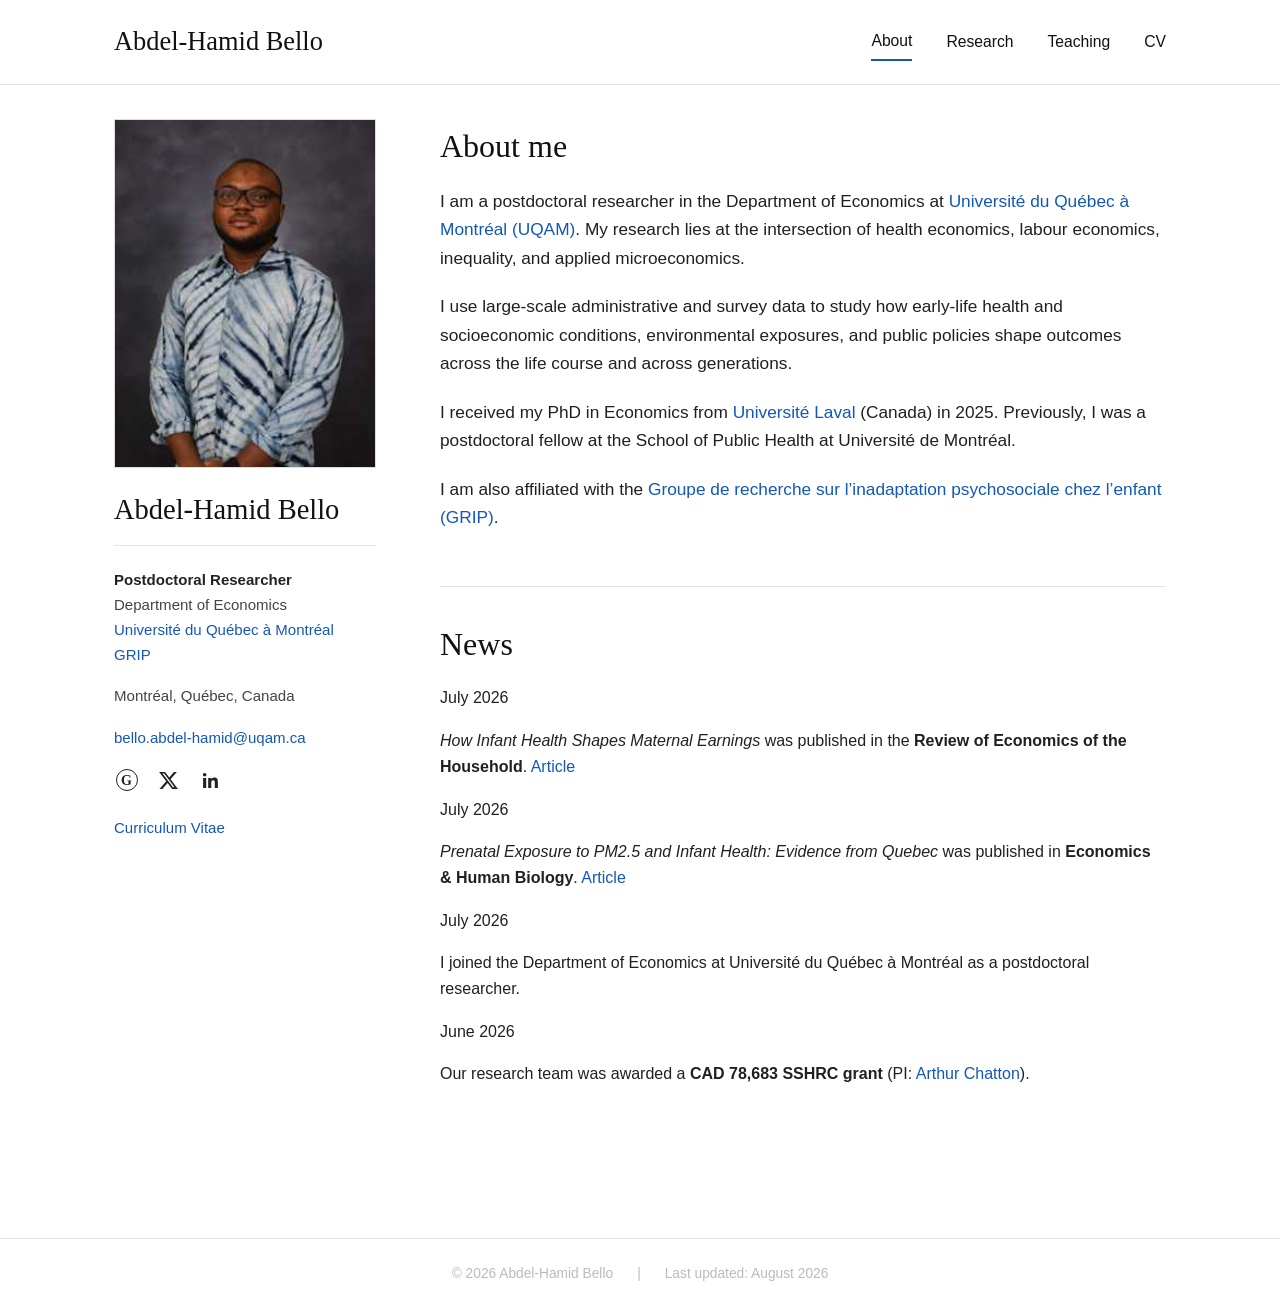
==== index.html @ b480f6f9 "Update CV links" ====
<!doctype html><html lang="en"><head><meta charset="utf-8"><meta name="viewport" content="width=device-width, initial-scale=1"><meta name="description" content="Abdel-Hamid Bello is an economist studying health, labour markets, inequality, and intergenerational mobility."><title>Abdel-Hamid Bello | Economist</title><link rel="stylesheet" href="assets/style.css?v=6"></head><body><header class="site-header"><div class="nav-wrap"><a class="brand" href="index.html">Abdel-Hamid Bello</a><button class="nav-toggle" aria-label="Open menu" aria-expanded="false">Menu</button><nav class="nav-links" aria-label="Main navigation"><a class="active" href="index.html">About</a><a href="research.html">Research</a><a href="teaching.html">Teaching</a><a href="Abdel-Hamid_Bello_CV.pdf">CV</a></nav></div></header><div class="layout"><aside class="sidebar"><img class="profile-photo" src="assets/profile.svg" alt="Profile photo"><h1>Abdel-Hamid Bello</h1><div class="sidebar-rule"></div><ul class="meta"><li><strong>Postdoctoral Researcher</strong>Department of Economics<br><a href="https://uqam.ca" target="_blank" rel="noopener">Université du Québec à Montréal</a><br><a href="https://grip-info.ca" target="_blank" rel="noopener">GRIP</a></li><li>Montréal, Québec, Canada</li><li><a href="mailto:bello.abdel-hamid@uqam.ca">bello.abdel-hamid@uqam.ca</a></li></ul><div class="social-links"><a href="https://scholar.google.com/citations?user=Rdwr3-0AAAAJ" target="_blank" rel="noopener" aria-label="Google Scholar" title="Google Scholar"><span class="social-icon scholar-icon">G</span></a><a href="https://x.com/AbdelhamidEcon" target="_blank" rel="noopener" aria-label="X" title="X"><svg viewBox="0 0 24 24" aria-hidden="true"><path d="M18.244 2.25h3.308l-7.227 8.26 8.502 11.24h-6.657l-5.214-6.817L4.99 21.75H1.68l7.73-8.835L1.254 2.25H8.08l4.713 6.231 5.45-6.231Zm-1.161 17.52h1.833L7.084 4.126H5.117L17.083 19.77Z"/></svg></a><a href="https://ca.linkedin.com/in/abdel-hamid-bello-47873518b" target="_blank" rel="noopener" aria-label="LinkedIn" title="LinkedIn"><svg viewBox="0 0 24 24" aria-hidden="true"><path d="M20.447 20.452h-3.554v-5.569c0-1.328-.027-3.037-1.852-3.037-1.853 0-2.136 1.447-2.136 2.941v5.665H9.351V9h3.414v1.561h.046c.477-.9 1.637-1.85 3.37-1.85 3.601 0 4.267 2.37 4.267 5.455v6.286ZM5.337 7.433a2.062 2.062 0 1 1 0-4.124 2.062 2.062 0 0 1 0 4.124ZM7.119 20.452H3.555V9H7.12v11.452Z"/></svg></a></div><ul class="meta secondary-links"><li><a href="Abdel-Hamid_Bello_CV.pdf">Curriculum Vitae</a></li></ul></aside><main class="main"><section class="section about"><h2>About me</h2><p>I am a postdoctoral researcher in the Department of Economics at <a href="https://uqam.ca" target="_blank" rel="noopener">Université du Québec à Montréal (UQAM)</a>. My research lies at the intersection of health economics, labour economics, inequality, and applied microeconomics.</p><p>I use large-scale administrative and survey data to study how early-life health and socioeconomic conditions, environmental exposures, and public policies shape outcomes across the life course and across generations.</p><p>I received my PhD in Economics from <a href="https://www.ulaval.ca" target="_blank" rel="noopener">Université Laval</a> (Canada) in 2025. Previously, I was a postdoctoral fellow at the School of Public Health at Université de Montréal.</p><p>I am also affiliated with the <a href="https://grip-info.ca" target="_blank" rel="noopener">Groupe de recherche sur l’inadaptation psychosociale chez l’enfant (GRIP)</a>.</p></section><section class="section"><h2>News</h2><div class="news-list"><article class="news-item"><div class="date">July 2026</div><p><em>How Infant Health Shapes Maternal Earnings</em> was published in the <strong>Review of Economics of the Household</strong>. <a href="https://doi.org/10.1007/s11150-026-09869-7" target="_blank" rel="noopener">Article</a></p></article><article class="news-item"><div class="date">July 2026</div><p><em>Prenatal Exposure to PM2.5 and Infant Health: Evidence from Quebec</em> was published in <strong>Economics &amp; Human Biology</strong>. <a href="https://doi.org/10.1016/j.ehb.2026.101631" target="_blank" rel="noopener">Article</a></p></article><article class="news-item"><div class="date">July 2026</div><p>I joined the Department of Economics at Université du Québec à Montréal as a postdoctoral researcher.</p></article><article class="news-item"><div class="date">June 2026</div><p>Our research team was awarded a <strong>CAD 78,683 SSHRC grant</strong> (PI: <a href="https://arthurchatton.netlify.app/" target="_blank" rel="noopener">Arthur Chatton</a>).</p></article></div></section></main></div><footer class="site-footer"><span class="footer-part">© 2026 Abdel-Hamid Bello</span><span>|</span><span class="footer-part">Last updated: August 2026</span></footer><script src="assets/main.js"></script></body></html>
---- assets/style.css ----
:root{--ink:#202020;--muted:#666;--blue:#1457b8;--line:#e4e4e4;--paper:#fff;--sidebar:#fafafa}*{box-sizing:border-box}html{scroll-behavior:smooth}body{margin:0;background:var(--paper);color:var(--ink);font-family:Arial,Helvetica,sans-serif;line-height:1.65;font-size:16px}a{color:var(--blue);text-decoration:none}a:hover{text-decoration:underline}h1,h2,h3{font-family:Georgia,'Times New Roman',serif;font-weight:500;line-height:1.2;color:#111}h1{font-size:2rem}h2{font-size:2rem;margin:0 0 22px}h3{font-size:1.18rem;margin:0 0 5px}.site-header{border-bottom:1px solid var(--line);background:#fff}.nav-wrap{max-width:1180px;margin:auto;padding:20px 64px;display:flex;align-items:center;justify-content:space-between}.brand{font-family:Georgia,'Times New Roman',serif;font-size:1.65rem;color:#111;text-decoration:none}.nav-links{display:flex;gap:34px;align-items:center}.nav-links a{color:#111;font-size:.98rem;padding:5px 0}.nav-links a.active{border-bottom:2px solid var(--blue)}.nav-toggle{display:none}.layout{max-width:1180px;margin:auto;display:grid;grid-template-columns:270px minmax(0,1fr);gap:56px;padding:34px 64px 70px}.content-only{max-width:900px;margin:0 auto;padding:52px 0 72px}.sidebar{padding-right:8px}.profile-photo{width:100%;aspect-ratio:3/4;object-fit:cover;object-position:center 25%;display:block;margin-bottom:25px;border:1px solid #ddd}.sidebar h1{margin:0 0 18px;font-size:1.78rem;white-space:nowrap}.sidebar-rule{height:1px;background:var(--line);margin:18px 0 22px}.meta{margin:0;padding:0;list-style:none}.meta li{margin:0 0 17px;color:#444;font-size:.94rem}.meta strong{display:block;color:#222;font-weight:600}.social-links{display:flex;align-items:center;gap:17px;margin:3px 0 21px}.social-links a{display:flex;align-items:center;justify-content:center;width:25px;height:25px;color:#222;text-decoration:none;transition:opacity .15s ease}.social-links a:hover{opacity:.6;text-decoration:none}.social-links svg{width:21px;height:21px;fill:currentColor}.social-icon{width:22px;height:22px;display:flex;align-items:center;justify-content:center;font-weight:700;font-size:14px}.scholar-icon{font-family:Georgia,'Times New Roman',serif;border:1.7px solid currentColor;border-radius:50%}.secondary-links{padding-top:2px}.main{min-width:0}.section{padding:8px 0 34px;border-bottom:1px solid var(--line);margin-bottom:30px}.section:last-child{border-bottom:0}.about p{font-size:1.08rem;max-width:790px;margin:0 0 20px}.paper-list{margin:0;padding-left:24px}.paper-list li{padding-left:8px;margin-bottom:23px}.paper-title{font-weight:600;color:#222}.journal{font-style:italic}.authors{color:#777}.authors .me{color:#222;font-weight:600}.status{font-style:italic;color:#555}.paper-links{margin-top:4px}.paper-links a{margin-right:14px}.abstract-toggle{margin-top:8px}.abstract-toggle summary{display:inline-flex;align-items:center;gap:7px;cursor:pointer;color:var(--blue);font-size:.94rem;font-weight:600;list-style:none}.abstract-toggle summary::-webkit-details-marker{display:none}.abstract-toggle summary::before{content:'▸';font-size:.82rem;transition:transform .15s ease}.abstract-toggle[open] summary::before{transform:rotate(90deg)}.abstract-toggle summary:hover{text-decoration:underline}.abstract-text{margin-top:10px;padding:13px 16px;border-left:2px solid #d8d8d8;background:#fafafa;color:#4d4d4d;max-width:820px}.abstract-text p{margin:0;font-size:.95rem;line-height:1.65}.wip-list{padding-left:22px}.wip-list li{margin-bottom:18px}.page-title{font-size:2.35rem;margin:4px 0 10px}.page-intro{color:var(--muted);font-size:1.05rem;margin-bottom:30px}.teaching-item{padding:0 0 26px;margin:0 0 26px;border-bottom:1px solid var(--line)}.teaching-item:last-child{border-bottom:0}.teaching-item .date{font-size:.87rem;text-transform:uppercase;letter-spacing:.06em;color:var(--muted);font-weight:600}.teaching-item h3{font-size:1.4rem;margin:5px 0}.site-footer{border-top:1px solid var(--line);padding:24px 28px;color:#666;font-size:.86rem;text-align:center}.site-footer span{margin:0 12px;color:#bbb}.mobile-profile{display:none}@media(max-width:1100px){.content-only{max-width:none;margin:0 72px}}@media(max-width:800px){.nav-wrap{padding:16px 24px}.brand{font-size:1.25rem}.nav-toggle{display:block;border:0;background:none;font:inherit}.nav-links{display:none;position:absolute;top:63px;left:0;right:0;background:#fff;border-bottom:1px solid var(--line);padding:18px 20px;flex-direction:column;align-items:flex-start;gap:14px;z-index:10}.nav-links.open{display:flex}.layout{grid-template-columns:1fr;gap:28px;padding:28px 24px 50px}.content-only{margin:0;padding:34px 32px 50px}.sidebar{max-width:360px}.profile-photo{max-width:280px}.main{padding-top:0}h2{font-size:1.7rem}}@media(max-width:520px){body{font-size:15px}.brand{font-size:1.1rem}.layout{padding-left:18px;padding-right:18px}.content-only{padding-left:20px;padding-right:20px}.sidebar h1{font-size:1.55rem}.profile-photo{width:220px}.about p{font-size:1rem}.abstract-text{padding:11px 13px}.site-footer span{display:none}.site-footer .footer-part{display:block;margin:3px 0}}
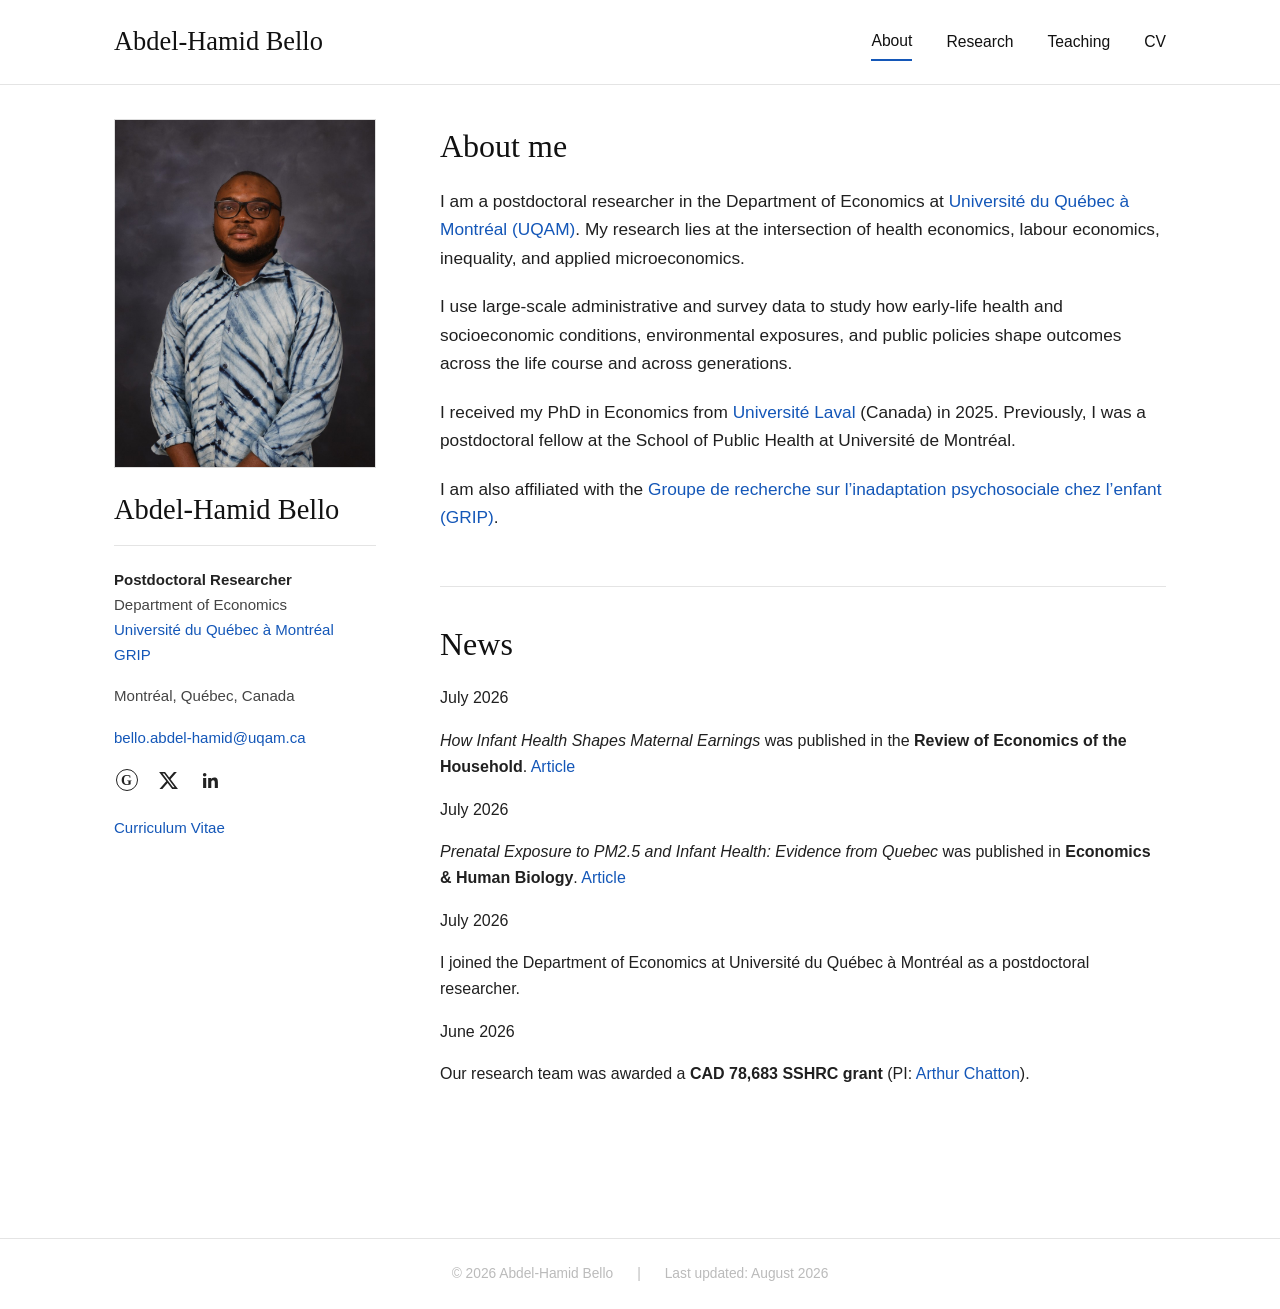
==== commit 800e0dd7: "Use high-resolution profile photo on homepage" ====
--- a/index.html
+++ b/index.html
@@ -1 +1 @@
-<!doctype html><html lang="en"><head><meta charset="utf-8"><meta name="viewport" content="width=device-width, initial-scale=1"><meta name="description" content="Abdel-Hamid Bello is an economist studying health, labour markets, inequality, and intergenerational mobility."><title>Abdel-Hamid Bello | Economist</title><link rel="stylesheet" href="assets/style.css?v=6"></head><body><header class="site-header"><div class="nav-wrap"><a class="brand" href="index.html">Abdel-Hamid Bello</a><button class="nav-toggle" aria-label="Open menu" aria-expanded="false">Menu</button><nav class="nav-links" aria-label="Main navigation"><a class="active" href="index.html">About</a><a href="research.html">Research</a><a href="teaching.html">Teaching</a><a href="Abdel-Hamid_Bello_CV.pdf">CV</a></nav></div></header><div class="layout"><aside class="sidebar"><img class="profile-photo" src="assets/profile.svg" alt="Profile photo"><h1>Abdel-Hamid Bello</h1><div class="sidebar-rule"></div><ul class="meta"><li><strong>Postdoctoral Researcher</strong>Department of Economics<br><a href="https://uqam.ca" target="_blank" rel="noopener">Université du Québec à Montréal</a><br><a href="https://grip-info.ca" target="_blank" rel="noopener">GRIP</a></li><li>Montréal, Québec, Canada</li><li><a href="mailto:bello.abdel-hamid@uqam.ca">bello.abdel-hamid@uqam.ca</a></li></ul><div class="social-links"><a href="https://scholar.google.com/citations?user=Rdwr3-0AAAAJ" target="_blank" rel="noopener" aria-label="Google Scholar" title="Google Scholar"><span class="social-icon scholar-icon">G</span></a><a href="https://x.com/AbdelhamidEcon" target="_blank" rel="noopener" aria-label="X" title="X"><svg viewBox="0 0 24 24" aria-hidden="true"><path d="M18.244 2.25h3.308l-7.227 8.26 8.502 11.24h-6.657l-5.214-6.817L4.99 21.75H1.68l7.73-8.835L1.254 2.25H8.08l4.713 6.231 5.45-6.231Zm-1.161 17.52h1.833L7.084 4.126H5.117L17.083 19.77Z"/></svg></a><a href="https://ca.linkedin.com/in/abdel-hamid-bello-47873518b" target="_blank" rel="noopener" aria-label="LinkedIn" title="LinkedIn"><svg viewBox="0 0 24 24" aria-hidden="true"><path d="M20.447 20.452h-3.554v-5.569c0-1.328-.027-3.037-1.852-3.037-1.853 0-2.136 1.447-2.136 2.941v5.665H9.351V9h3.414v1.561h.046c.477-.9 1.637-1.85 3.37-1.85 3.601 0 4.267 2.37 4.267 5.455v6.286ZM5.337 7.433a2.062 2.062 0 1 1 0-4.124 2.062 2.062 0 0 1 0 4.124ZM7.119 20.452H3.555V9H7.12v11.452Z"/></svg></a></div><ul class="meta secondary-links"><li><a href="Abdel-Hamid_Bello_CV.pdf">Curriculum Vitae</a></li></ul></aside><main class="main"><section class="section about"><h2>About me</h2><p>I am a postdoctoral researcher in the Department of Economics at <a href="https://uqam.ca" target="_blank" rel="noopener">Université du Québec à Montréal (UQAM)</a>. My research lies at the intersection of health economics, labour economics, inequality, and applied microeconomics.</p><p>I use large-scale administrative and survey data to study how early-life health and socioeconomic conditions, environmental exposures, and public policies shape outcomes across the life course and across generations.</p><p>I received my PhD in Economics from <a href="https://www.ulaval.ca" target="_blank" rel="noopener">Université Laval</a> (Canada) in 2025. Previously, I was a postdoctoral fellow at the School of Public Health at Université de Montréal.</p><p>I am also affiliated with the <a href="https://grip-info.ca" target="_blank" rel="noopener">Groupe de recherche sur l’inadaptation psychosociale chez l’enfant (GRIP)</a>.</p></section><section class="section"><h2>News</h2><div class="news-list"><article class="news-item"><div class="date">July 2026</div><p><em>How Infant Health Shapes Maternal Earnings</em> was published in the <strong>Review of Economics of the Household</strong>. <a href="https://doi.org/10.1007/s11150-026-09869-7" target="_blank" rel="noopener">Article</a></p></article><article class="news-item"><div class="date">July 2026</div><p><em>Prenatal Exposure to PM2.5 and Infant Health: Evidence from Quebec</em> was published in <strong>Economics &amp; Human Biology</strong>. <a href="https://doi.org/10.1016/j.ehb.2026.101631" target="_blank" rel="noopener">Article</a></p></article><article class="news-item"><div class="date">July 2026</div><p>I joined the Department of Economics at Université du Québec à Montréal as a postdoctoral researcher.</p></article><article class="news-item"><div class="date">June 2026</div><p>Our research team was awarded a <strong>CAD 78,683 SSHRC grant</strong> (PI: <a href="https://arthurchatton.netlify.app/" target="_blank" rel="noopener">Arthur Chatton</a>).</p></article></div></section></main></div><footer class="site-footer"><span class="footer-part">© 2026 Abdel-Hamid Bello</span><span>|</span><span class="footer-part">Last updated: August 2026</span></footer><script src="assets/main.js"></script></body></html>+<!doctype html><html lang="en"><head><meta charset="utf-8"><meta name="viewport" content="width=device-width, initial-scale=1"><meta name="description" content="Abdel-Hamid Bello is an economist studying health, labour markets, inequality, and intergenerational mobility."><title>Abdel-Hamid Bello | Economist</title><link rel="stylesheet" href="assets/style.css?v=6"></head><body><header class="site-header"><div class="nav-wrap"><a class="brand" href="index.html">Abdel-Hamid Bello</a><button class="nav-toggle" aria-label="Open menu" aria-expanded="false">Menu</button><nav class="nav-links" aria-label="Main navigation"><a class="active" href="index.html">About</a><a href="research.html">Research</a><a href="teaching.html">Teaching</a><a href="Abdel-Hamid_Bello_CV.pdf">CV</a></nav></div></header><div class="layout"><aside class="sidebar"><img class="profile-photo" src="assets/profile-website.jpg" alt="Profile photo"><h1>Abdel-Hamid Bello</h1><div class="sidebar-rule"></div><ul class="meta"><li><strong>Postdoctoral Researcher</strong>Department of Economics<br><a href="https://uqam.ca" target="_blank" rel="noopener">Université du Québec à Montréal</a><br><a href="https://grip-info.ca" target="_blank" rel="noopener">GRIP</a></li><li>Montréal, Québec, Canada</li><li><a href="mailto:bello.abdel-hamid@uqam.ca">bello.abdel-hamid@uqam.ca</a></li></ul><div class="social-links"><a href="https://scholar.google.com/citations?user=Rdwr3-0AAAAJ" target="_blank" rel="noopener" aria-label="Google Scholar" title="Google Scholar"><span class="social-icon scholar-icon">G</span></a><a href="https://x.com/AbdelhamidEcon" target="_blank" rel="noopener" aria-label="X" title="X"><svg viewBox="0 0 24 24" aria-hidden="true"><path d="M18.244 2.25h3.308l-7.227 8.26 8.502 11.24h-6.657l-5.214-6.817L4.99 21.75H1.68l7.73-8.835L1.254 2.25H8.08l4.713 6.231 5.45-6.231Zm-1.161 17.52h1.833L7.084 4.126H5.117L17.083 19.77Z"/></svg></a><a href="https://ca.linkedin.com/in/abdel-hamid-bello-47873518b" target="_blank" rel="noopener" aria-label="LinkedIn" title="LinkedIn"><svg viewBox="0 0 24 24" aria-hidden="true"><path d="M20.447 20.452h-3.554v-5.569c0-1.328-.027-3.037-1.852-3.037-1.853 0-2.136 1.447-2.136 2.941v5.665H9.351V9h3.414v1.561h.046c.477-.9 1.637-1.85 3.37-1.85 3.601 0 4.267 2.37 4.267 5.455v6.286ZM5.337 7.433a2.062 2.062 0 1 1 0-4.124 2.062 2.062 0 0 1 0 4.124ZM7.119 20.452H3.555V9H7.12v11.452Z"/></svg></a></div><ul class="meta secondary-links"><li><a href="Abdel-Hamid_Bello_CV.pdf">Curriculum Vitae</a></li></ul></aside><main class="main"><section class="section about"><h2>About me</h2><p>I am a postdoctoral researcher in the Department of Economics at <a href="https://uqam.ca" target="_blank" rel="noopener">Université du Québec à Montréal (UQAM)</a>. My research lies at the intersection of health economics, labour economics, inequality, and applied microeconomics.</p><p>I use large-scale administrative and survey data to study how early-life health and socioeconomic conditions, environmental exposures, and public policies shape outcomes across the life course and across generations.</p><p>I received my PhD in Economics from <a href="https://www.ulaval.ca" target="_blank" rel="noopener">Université Laval</a> (Canada) in 2025. Previously, I was a postdoctoral fellow at the School of Public Health at Université de Montréal.</p><p>I am also affiliated with the <a href="https://grip-info.ca" target="_blank" rel="noopener">Groupe de recherche sur l’inadaptation psychosociale chez l’enfant (GRIP)</a>.</p></section><section class="section"><h2>News</h2><div class="news-list"><article class="news-item"><div class="date">July 2026</div><p><em>How Infant Health Shapes Maternal Earnings</em> was published in the <strong>Review of Economics of the Household</strong>. <a href="https://doi.org/10.1007/s11150-026-09869-7" target="_blank" rel="noopener">Article</a></p></article><article class="news-item"><div class="date">July 2026</div><p><em>Prenatal Exposure to PM2.5 and Infant Health: Evidence from Quebec</em> was published in <strong>Economics &amp; Human Biology</strong>. <a href="https://doi.org/10.1016/j.ehb.2026.101631" target="_blank" rel="noopener">Article</a></p></article><article class="news-item"><div class="date">July 2026</div><p>I joined the Department of Economics at Université du Québec à Montréal as a postdoctoral researcher.</p></article><article class="news-item"><div class="date">June 2026</div><p>Our research team was awarded a <strong>CAD 78,683 SSHRC grant</strong> (PI: <a href="https://arthurchatton.netlify.app/" target="_blank" rel="noopener">Arthur Chatton</a>).</p></article></div></section></main></div><footer class="site-footer"><span class="footer-part">© 2026 Abdel-Hamid Bello</span><span>|</span><span class="footer-part">Last updated: August 2026</span></footer><script src="assets/main.js"></script></body></html>
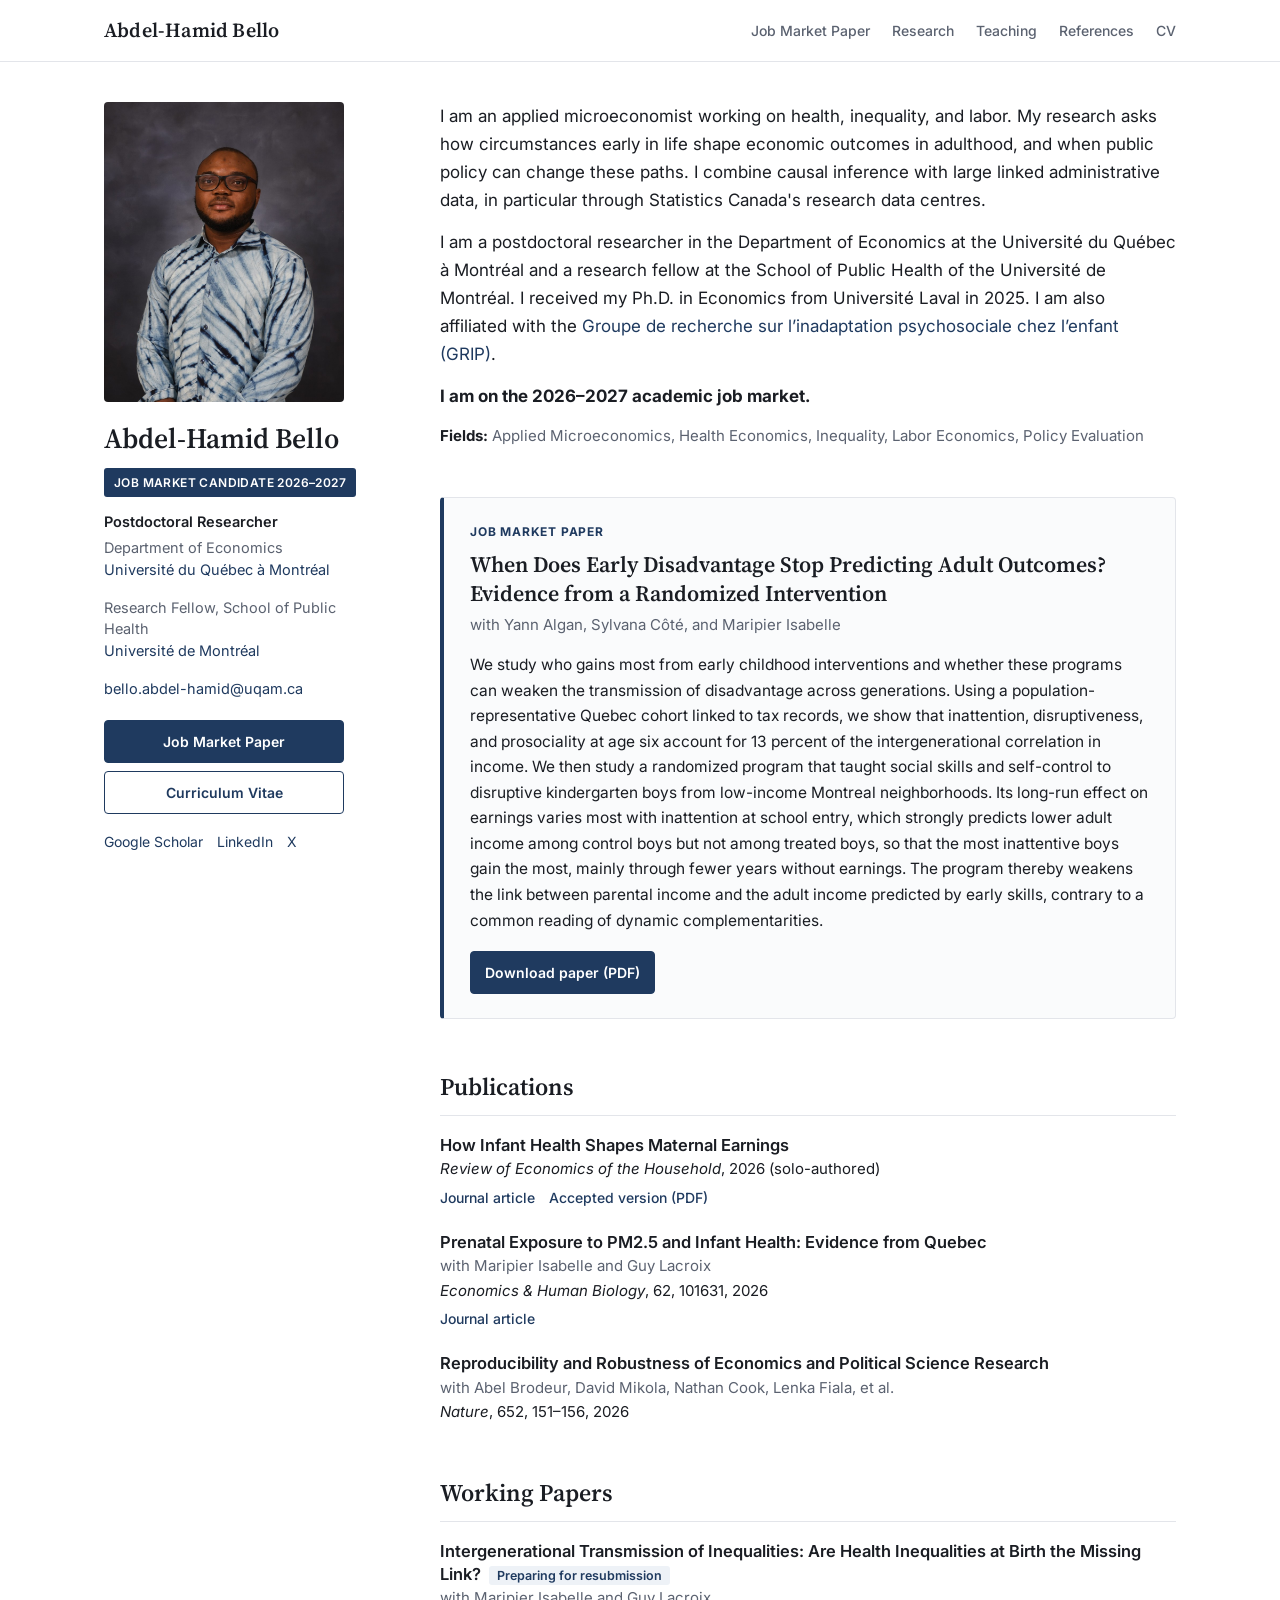
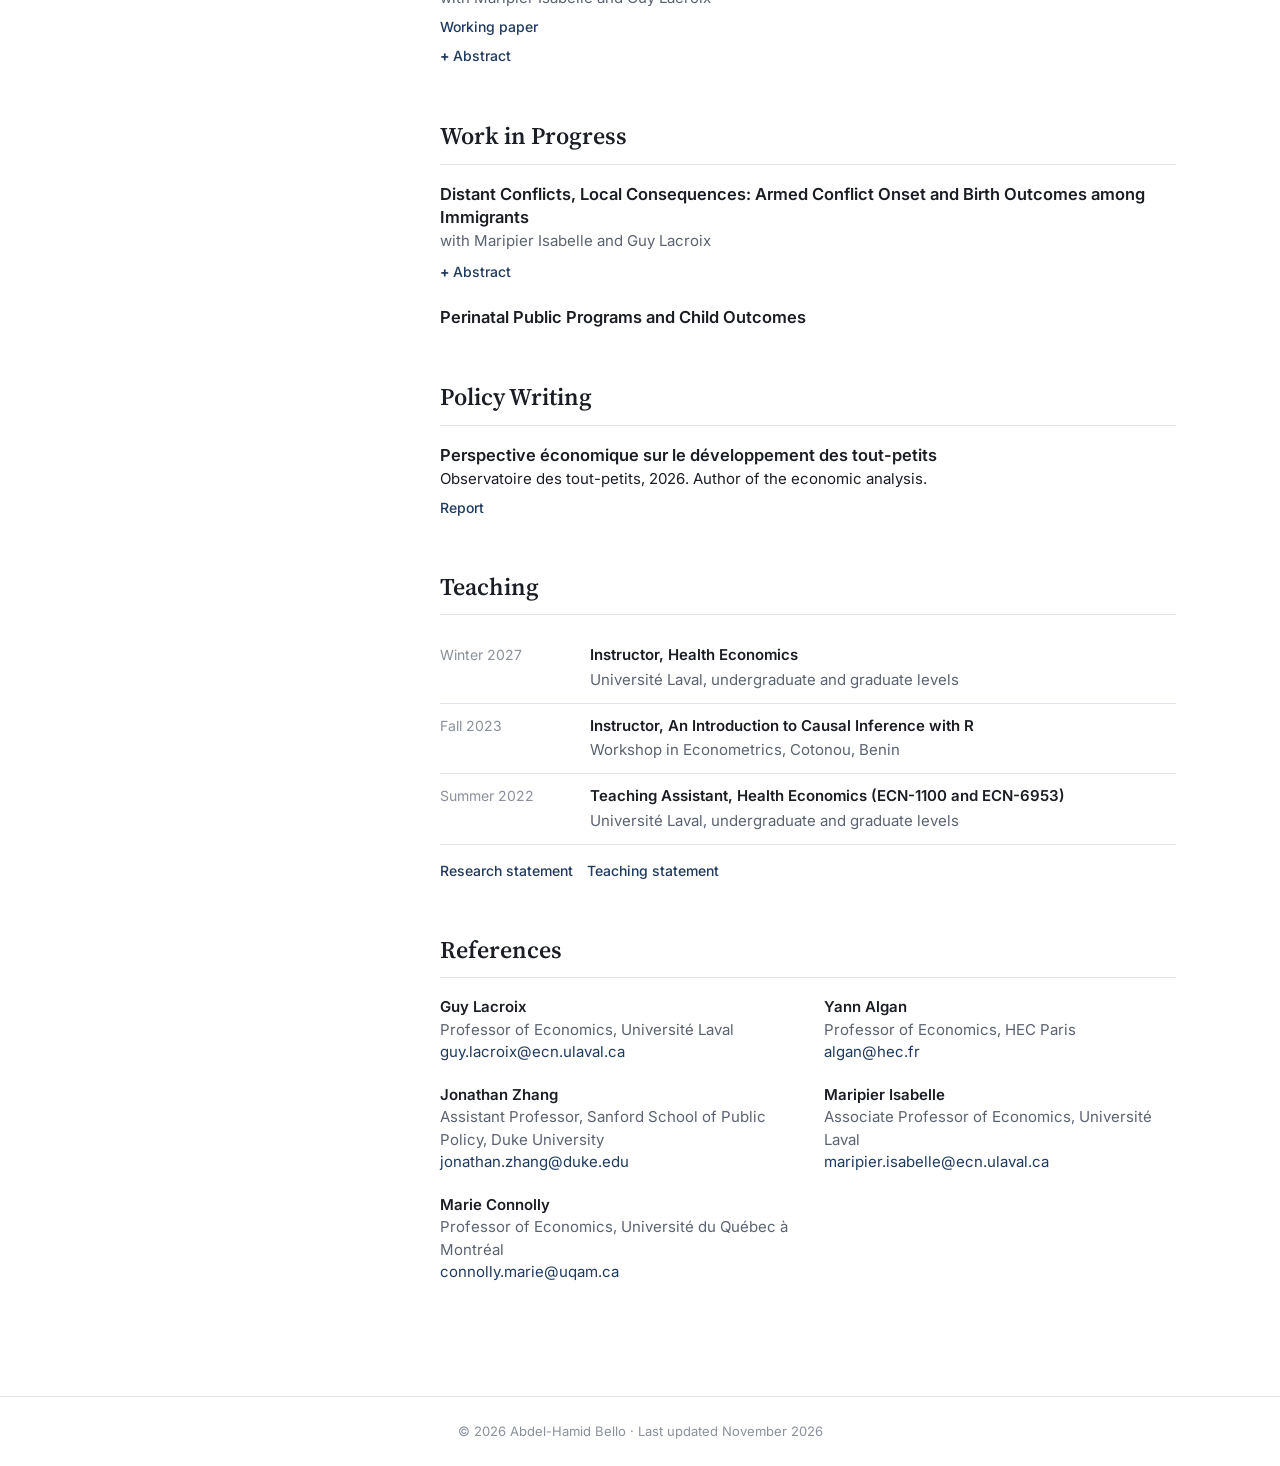
==== commit ce8d4984: "Redesign site as a single job market page Put the job market paper first with abstract and PDF, add " ====
--- a/index.html
+++ b/index.html
@@ -1 +1,152 @@
-<!doctype html><html lang="en"><head><meta charset="utf-8"><meta name="viewport" content="width=device-width, initial-scale=1"><meta name="description" content="Abdel-Hamid Bello is an economist studying health, labour markets, inequality, and intergenerational mobility."><title>Abdel-Hamid Bello | Economist</title><link rel="stylesheet" href="assets/style.css?v=6"></head><body><header class="site-header"><div class="nav-wrap"><a class="brand" href="index.html">Abdel-Hamid Bello</a><button class="nav-toggle" aria-label="Open menu" aria-expanded="false">Menu</button><nav class="nav-links" aria-label="Main navigation"><a class="active" href="index.html">About</a><a href="research.html">Research</a><a href="teaching.html">Teaching</a><a href="Abdel-Hamid_Bello_CV.pdf">CV</a></nav></div></header><div class="layout"><aside class="sidebar"><img class="profile-photo" src="assets/profile-website.jpg" alt="Profile photo"><h1>Abdel-Hamid Bello</h1><div class="sidebar-rule"></div><ul class="meta"><li><strong>Postdoctoral Researcher</strong>Department of Economics<br><a href="https://uqam.ca" target="_blank" rel="noopener">Université du Québec à Montréal</a><br><a href="https://grip-info.ca" target="_blank" rel="noopener">GRIP</a></li><li>Montréal, Québec, Canada</li><li><a href="mailto:bello.abdel-hamid@uqam.ca">bello.abdel-hamid@uqam.ca</a></li></ul><div class="social-links"><a href="https://scholar.google.com/citations?user=Rdwr3-0AAAAJ" target="_blank" rel="noopener" aria-label="Google Scholar" title="Google Scholar"><span class="social-icon scholar-icon">G</span></a><a href="https://x.com/AbdelhamidEcon" target="_blank" rel="noopener" aria-label="X" title="X"><svg viewBox="0 0 24 24" aria-hidden="true"><path d="M18.244 2.25h3.308l-7.227 8.26 8.502 11.24h-6.657l-5.214-6.817L4.99 21.75H1.68l7.73-8.835L1.254 2.25H8.08l4.713 6.231 5.45-6.231Zm-1.161 17.52h1.833L7.084 4.126H5.117L17.083 19.77Z"/></svg></a><a href="https://ca.linkedin.com/in/abdel-hamid-bello-47873518b" target="_blank" rel="noopener" aria-label="LinkedIn" title="LinkedIn"><svg viewBox="0 0 24 24" aria-hidden="true"><path d="M20.447 20.452h-3.554v-5.569c0-1.328-.027-3.037-1.852-3.037-1.853 0-2.136 1.447-2.136 2.941v5.665H9.351V9h3.414v1.561h.046c.477-.9 1.637-1.85 3.37-1.85 3.601 0 4.267 2.37 4.267 5.455v6.286ZM5.337 7.433a2.062 2.062 0 1 1 0-4.124 2.062 2.062 0 0 1 0 4.124ZM7.119 20.452H3.555V9H7.12v11.452Z"/></svg></a></div><ul class="meta secondary-links"><li><a href="Abdel-Hamid_Bello_CV.pdf">Curriculum Vitae</a></li></ul></aside><main class="main"><section class="section about"><h2>About me</h2><p>I am a postdoctoral researcher in the Department of Economics at <a href="https://uqam.ca" target="_blank" rel="noopener">Université du Québec à Montréal (UQAM)</a>. My research lies at the intersection of health economics, labour economics, inequality, and applied microeconomics.</p><p>I use large-scale administrative and survey data to study how early-life health and socioeconomic conditions, environmental exposures, and public policies shape outcomes across the life course and across generations.</p><p>I received my PhD in Economics from <a href="https://www.ulaval.ca" target="_blank" rel="noopener">Université Laval</a> (Canada) in 2025. Previously, I was a postdoctoral fellow at the School of Public Health at Université de Montréal.</p><p>I am also affiliated with the <a href="https://grip-info.ca" target="_blank" rel="noopener">Groupe de recherche sur l’inadaptation psychosociale chez l’enfant (GRIP)</a>.</p></section><section class="section"><h2>News</h2><div class="news-list"><article class="news-item"><div class="date">July 2026</div><p><em>How Infant Health Shapes Maternal Earnings</em> was published in the <strong>Review of Economics of the Household</strong>. <a href="https://doi.org/10.1007/s11150-026-09869-7" target="_blank" rel="noopener">Article</a></p></article><article class="news-item"><div class="date">July 2026</div><p><em>Prenatal Exposure to PM2.5 and Infant Health: Evidence from Quebec</em> was published in <strong>Economics &amp; Human Biology</strong>. <a href="https://doi.org/10.1016/j.ehb.2026.101631" target="_blank" rel="noopener">Article</a></p></article><article class="news-item"><div class="date">July 2026</div><p>I joined the Department of Economics at Université du Québec à Montréal as a postdoctoral researcher.</p></article><article class="news-item"><div class="date">June 2026</div><p>Our research team was awarded a <strong>CAD 78,683 SSHRC grant</strong> (PI: <a href="https://arthurchatton.netlify.app/" target="_blank" rel="noopener">Arthur Chatton</a>).</p></article></div></section></main></div><footer class="site-footer"><span class="footer-part">© 2026 Abdel-Hamid Bello</span><span>|</span><span class="footer-part">Last updated: August 2026</span></footer><script src="assets/main.js"></script></body></html>+<!doctype html>
+<html lang="en">
+<head>
+<meta charset="utf-8">
+<meta name="viewport" content="width=device-width, initial-scale=1">
+<title>Abdel-Hamid Bello | Economist</title>
+<meta name="description" content="Abdel-Hamid Bello is an applied microeconomist working on health, inequality, and labor. Job market candidate 2026–2027.">
+<link rel="preconnect" href="https://fonts.googleapis.com">
+<link rel="preconnect" href="https://fonts.gstatic.com" crossorigin>
+<link href="https://fonts.googleapis.com/css2?family=Inter:wght@400;500;600;700&family=Source+Serif+4:opsz,wght@8..60,600&display=swap" rel="stylesheet">
+<link rel="stylesheet" href="assets/site.css?v=1">
+</head>
+<body>
+
+<header class="topbar">
+  <div class="topbar-inner">
+    <a class="brand" href="#top">Abdel-Hamid Bello</a>
+    <nav class="nav" aria-label="Main navigation">
+      <a href="#jmp">Job Market Paper</a>
+      <a href="#research">Research</a>
+      <a href="#teaching">Teaching</a>
+      <a href="#references">References</a>
+      <a href="Resume_Bello_AbdelH.pdf">CV</a>
+    </nav>
+  </div>
+</header>
+
+<div class="page" id="top">
+
+  <aside class="side">
+    <img class="photo" src="assets/profile-website.jpg" alt="Abdel-Hamid Bello">
+    <div>
+      <h1>Abdel-Hamid Bello</h1>
+      <span class="badge">Job Market Candidate 2026–2027</span>
+      <p class="role">Postdoctoral Researcher</p>
+      <p>Department of Economics<br><a href="https://uqam.ca" target="_blank" rel="noopener">Université du Québec à Montréal</a></p>
+      <p class="block">Research Fellow, School of Public Health<br><a href="https://espum.umontreal.ca" target="_blank" rel="noopener">Université de Montréal</a></p>
+      <p class="block"><a href="mailto:bello.abdel-hamid@uqam.ca">bello.abdel-hamid@uqam.ca</a></p>
+    </div>
+    <div class="btns">
+      <a class="btn primary" href="papers/Bello_JMP.pdf" target="_blank" rel="noopener">Job Market Paper</a>
+      <a class="btn" href="Resume_Bello_AbdelH.pdf" target="_blank" rel="noopener">Curriculum Vitae</a>
+    </div>
+    <div class="links">
+      <a href="https://scholar.google.com/citations?user=Rdwr3-0AAAAJ" target="_blank" rel="noopener">Google Scholar</a>
+      <a href="https://ca.linkedin.com/in/abdel-hamid-bello-47873518b" target="_blank" rel="noopener">LinkedIn</a>
+      <a href="https://x.com/AbdelhamidEcon" target="_blank" rel="noopener">X</a>
+    </div>
+  </aside>
+
+  <main>
+
+    <section class="lead">
+      <p>I am an applied microeconomist working on health, inequality, and labor. My research asks how circumstances early in life shape economic outcomes in adulthood, and when public policy can change these paths. I combine causal inference with large linked administrative data, in particular through Statistics Canada's research data centres.</p>
+      <p>I am a postdoctoral researcher in the Department of Economics at the Université du Québec à Montréal and a research fellow at the School of Public Health of the Université de Montréal. I received my Ph.D. in Economics from Université Laval in 2025. I am also affiliated with the <a href="https://grip-info.ca" target="_blank" rel="noopener">Groupe de recherche sur l’inadaptation psychosociale chez l’enfant (GRIP)</a>.</p>
+      <p><strong>I am on the 2026–2027 academic job market.</strong></p>
+      <p class="fields"><strong>Fields:</strong> Applied Microeconomics, Health Economics, Inequality, Labor Economics, Policy Evaluation</p>
+    </section>
+
+    <section id="jmp">
+      <div class="jmp">
+        <div class="kicker">Job Market Paper</div>
+        <h3>When Does Early Disadvantage Stop Predicting Adult Outcomes? Evidence from a Randomized Intervention</h3>
+        <div class="authors">with Yann Algan, Sylvana Côté, and Maripier Isabelle</div>
+        <p class="abstract">We study who gains most from early childhood interventions and whether these programs can weaken the transmission of disadvantage across generations. Using a population-representative Quebec cohort linked to tax records, we show that inattention, disruptiveness, and prosociality at age six account for 13 percent of the intergenerational correlation in income. We then study a randomized program that taught social skills and self-control to disruptive kindergarten boys from low-income Montreal neighborhoods. Its long-run effect on earnings varies most with inattention at school entry, which strongly predicts lower adult income among control boys but not among treated boys, so that the most inattentive boys gain the most, mainly through fewer years without earnings. The program thereby weakens the link between parental income and the adult income predicted by early skills, contrary to a common reading of dynamic complementarities.</p>
+        <div class="inline-btns">
+          <a class="btn primary" href="papers/Bello_JMP.pdf" target="_blank" rel="noopener">Download paper (PDF)</a>
+        </div>
+      </div>
+    </section>
+
+    <section id="research">
+      <h2>Publications</h2>
+
+      <div class="paper">
+        <div class="t">How Infant Health Shapes Maternal Earnings</div>
+        <div class="v"><em>Review of Economics of the Household</em>, 2026 (solo-authored)</div>
+        <div class="plinks"><a href="https://doi.org/10.1007/s11150-026-09869-7" target="_blank" rel="noopener">Journal article</a><a href="papers/Bello_REHO-21.pdf" target="_blank" rel="noopener">Accepted version (PDF)</a></div>
+      </div>
+
+      <div class="paper">
+        <div class="t">Prenatal Exposure to PM2.5 and Infant Health: Evidence from Quebec</div>
+        <div class="a">with Maripier Isabelle and Guy Lacroix</div>
+        <div class="v"><em>Economics &amp; Human Biology</em>, 62, 101631, 2026</div>
+        <div class="plinks"><a href="https://doi.org/10.1016/j.ehb.2026.101631" target="_blank" rel="noopener">Journal article</a></div>
+      </div>
+
+      <div class="paper">
+        <div class="t">Reproducibility and Robustness of Economics and Political Science Research</div>
+        <div class="a">with Abel Brodeur, David Mikola, Nathan Cook, Lenka Fiala, et al.</div>
+        <div class="v"><em>Nature</em>, 652, 151–156, 2026</div>
+      </div>
+    </section>
+
+    <section>
+      <h2>Working Papers</h2>
+      <div class="paper">
+        <div class="t">Intergenerational Transmission of Inequalities: Are Health Inequalities at Birth the Missing Link? <span class="status">Preparing for resubmission</span></div>
+        <div class="a">with Maripier Isabelle and Guy Lacroix</div>
+        <div class="plinks"><a href="https://doi.org/10.54932/UDNJ3366" target="_blank" rel="noopener">Working paper</a></div>
+        <details><summary>Abstract</summary><p>This paper studies whether poor health at birth contributes to the persistence of economic inequality across generations. Using linked Canadian administrative data covering two birth cohorts, we document the intergenerational transmission of low birth weight and examine how health at birth shapes the probability of moving above parental income rank. Sibling comparisons indicate that low birth weight reduces upward mobility, while subsequent childhood health shocks explain part, but not all, of this relationship.</p></details>
+      </div>
+    </section>
+
+    <section>
+      <h2>Work in Progress</h2>
+      <div class="paper">
+        <div class="t">Distant Conflicts, Local Consequences: Armed Conflict Onset and Birth Outcomes among Immigrants</div>
+        <div class="a">with Maripier Isabelle and Guy Lacroix</div>
+        <details><summary>Abstract</summary><p>This project examines whether armed conflicts in immigrants' countries of origin affect birth outcomes among mothers living in Canada. We link Canadian administrative birth records with immigration data and monthly information on armed conflicts in mothers' countries of origin. Focusing on immigrant women who arrived in Canada before conception, we exploit the timing of new conflict onsets following periods of peace relative to pregnancy. We find that the onset of armed conflict during pregnancy increases the probability of preterm birth, with the largest effects when conflict begins earlier in pregnancy. The results are robust to alternative definitions of conflict onset, temporal placebo tests, comparisons with immigrants from countries unaffected at the same time, and the exclusion of major conflict episodes. In contrast, broader measures of exposure to ongoing conflict yield substantially smaller effects, suggesting that the emergence of a new conflict, rather than conflict exposure per se, may constitute a particularly salient shock for immigrant families. These findings provide evidence that the health consequences of armed conflicts can extend beyond national borders, affecting immigrant populations living far from the violence.</p></details>
+      </div>
+      <div class="paper">
+        <div class="t">Perinatal Public Programs and Child Outcomes</div>
+      </div>
+    </section>
+
+    <section>
+      <h2>Policy Writing</h2>
+      <div class="paper">
+        <div class="t">Perspective économique sur le développement des tout-petits</div>
+        <div class="v">Observatoire des tout-petits, 2026. Author of the economic analysis.</div>
+        <div class="plinks"><a href="https://tout-petits.org/economie" target="_blank" rel="noopener">Report</a></div>
+      </div>
+    </section>
+
+    <section id="teaching">
+      <h2>Teaching</h2>
+      <table class="teach">
+        <tr><td class="when">Winter 2027</td><td><div class="what">Instructor, Health Economics</div><div class="where">Université Laval, undergraduate and graduate levels</div></td></tr>
+        <tr><td class="when">Fall 2023</td><td><div class="what">Instructor, An Introduction to Causal Inference with R</div><div class="where">Workshop in Econometrics, Cotonou, Benin</div></td></tr>
+        <tr><td class="when">Summer 2022</td><td><div class="what">Teaching Assistant, Health Economics (ECN-1100 and ECN-6953)</div><div class="where">Université Laval, undergraduate and graduate levels</div></td></tr>
+      </table>
+      <div class="plinks" style="margin-top:14px"><a href="papers/Bello_Research_Statement.pdf" target="_blank" rel="noopener">Research statement</a><a href="papers/Bello_Teaching_Statement.pdf" target="_blank" rel="noopener">Teaching statement</a></div>
+    </section>
+
+    <section id="references">
+      <h2>References</h2>
+      <div class="refs">
+        <div class="ref"><div class="n">Guy Lacroix</div><div class="r">Professor of Economics, Université Laval</div><a href="mailto:guy.lacroix@ecn.ulaval.ca">guy.lacroix@ecn.ulaval.ca</a></div>
+        <div class="ref"><div class="n">Yann Algan</div><div class="r">Professor of Economics, HEC Paris</div><a href="mailto:algan@hec.fr">algan@hec.fr</a></div>
+        <div class="ref"><div class="n">Jonathan Zhang</div><div class="r">Assistant Professor, Sanford School of Public Policy, Duke University</div><a href="mailto:jonathan.zhang@duke.edu">jonathan.zhang@duke.edu</a></div>
+        <div class="ref"><div class="n">Maripier Isabelle</div><div class="r">Associate Professor of Economics, Université Laval</div><a href="mailto:maripier.isabelle@ecn.ulaval.ca">maripier.isabelle@ecn.ulaval.ca</a></div>
+        <div class="ref"><div class="n">Marie Connolly</div><div class="r">Professor of Economics, Université du Québec à Montréal</div><a href="mailto:connolly.marie@uqam.ca">connolly.marie@uqam.ca</a></div>
+      </div>
+    </section>
+
+  </main>
+</div>
+
+<footer>© 2026 Abdel-Hamid Bello · Last updated November 2026</footer>
+</body>
+</html>
--- a/assets/site.css
+++ b/assets/site.css
@@ -0,0 +1,98 @@
+:root{
+  --ink:#1a1d23; --muted:#5b6270; --faint:#8a909c; --rule:#e3e5ea;
+  --accent:#1f3a5f; --accent-soft:#eef2f7; --bg:#ffffff; --panel:#fafbfc;
+  --serif:"Source Serif 4", Georgia, "Times New Roman", serif;
+  --sans:"Inter", -apple-system, "Segoe UI", Helvetica, Arial, sans-serif;
+}
+*{box-sizing:border-box}
+html{scroll-behavior:smooth;scroll-padding-top:72px}
+body{margin:0;background:var(--bg);color:var(--ink);font-family:var(--sans);font-size:16px;line-height:1.65;-webkit-font-smoothing:antialiased}
+a{color:var(--accent);text-decoration:none}
+a:hover{text-decoration:underline}
+
+/* top bar */
+.topbar{position:sticky;top:0;z-index:10;background:rgba(255,255,255,.94);backdrop-filter:blur(6px);border-bottom:1px solid var(--rule)}
+.topbar-inner{max-width:1120px;margin:0 auto;padding:14px 24px;display:flex;align-items:center;justify-content:space-between;gap:16px}
+.brand{font-family:var(--serif);font-size:20px;color:var(--ink);font-weight:600;letter-spacing:.2px}
+.brand:hover{text-decoration:none}
+.nav{display:flex;gap:22px;flex-wrap:wrap}
+.nav a{color:var(--muted);font-size:14px;font-weight:500}
+.nav a:hover{color:var(--accent);text-decoration:none}
+
+/* layout */
+.page{max-width:1120px;margin:0 auto;padding:40px 24px 64px;display:grid;grid-template-columns:280px 1fr;gap:56px}
+.side{position:sticky;top:96px;align-self:start}
+.photo{width:100%;max-width:240px;aspect-ratio:4/5;object-fit:cover;object-position:center 20%;border-radius:4px;display:block;background:var(--panel)}
+.side h1{font-family:var(--serif);font-weight:600;font-size:28px;line-height:1.2;margin:20px 0 6px}
+.badge{display:inline-block;background:var(--accent);color:#fff;font-size:12px;font-weight:600;letter-spacing:.4px;text-transform:uppercase;padding:5px 10px;border-radius:3px;margin:6px 0 14px}
+.side p{margin:0 0 4px;font-size:14.5px;color:var(--muted);line-height:1.5}
+.side .role{color:var(--ink);font-weight:600}
+.side .block{margin-top:16px}
+.btns{display:flex;flex-direction:column;gap:8px;margin-top:20px;max-width:240px}
+.btn{display:block;text-align:center;padding:9px 14px;border:1px solid var(--accent);border-radius:4px;font-size:14px;font-weight:600;color:var(--accent)}
+.btn:hover{background:var(--accent-soft);text-decoration:none}
+.btn.primary{background:var(--accent);color:#fff}
+.btn.primary:hover{background:#18304f}
+.links{display:flex;gap:14px;margin-top:16px;font-size:14px}
+
+/* main */
+main section{margin-bottom:48px}
+h2{font-family:var(--serif);font-weight:600;font-size:24px;margin:0 0 18px;padding-bottom:8px;border-bottom:1px solid var(--rule)}
+.lead{font-size:17px}
+.lead p{margin:0 0 14px}
+.fields{font-size:15px;color:var(--muted);margin-top:4px}
+.fields strong{color:var(--ink)}
+
+.jmp{background:var(--panel);border:1px solid var(--rule);border-left:4px solid var(--accent);border-radius:4px;padding:24px 26px}
+.kicker{font-size:12px;font-weight:700;letter-spacing:.8px;text-transform:uppercase;color:var(--accent);margin-bottom:8px}
+.jmp h3{font-family:var(--serif);font-size:22px;line-height:1.3;font-weight:600;margin:0 0 6px}
+.jmp .authors{color:var(--muted);font-size:15px;margin-bottom:14px}
+.jmp p.abstract{margin:0 0 18px;font-size:15.5px}
+.inline-btns{display:flex;gap:10px;flex-wrap:wrap}
+.inline-btns .btn{display:inline-block}
+
+.paper{margin:0 0 22px}
+.paper .t{font-weight:600;font-size:16.5px;line-height:1.4}
+.paper .a{color:var(--muted);font-size:15px}
+.paper .v{font-size:15px}
+.paper .v em{font-style:italic}
+.status{display:inline-block;font-size:12.5px;font-weight:600;color:var(--accent);background:var(--accent-soft);padding:1px 8px;border-radius:3px;margin-left:4px}
+.plinks{font-size:14px;margin-top:4px}
+.plinks a{margin-right:14px;font-weight:500}
+details{margin-top:4px}
+summary{cursor:pointer;color:var(--accent);font-size:14px;font-weight:500;list-style:none;display:inline}
+summary::-webkit-details-marker{display:none}
+summary::before{content:"+ ";font-weight:700}
+details[open] summary::before{content:"– "}
+details p{font-size:15px;color:#333;background:var(--panel);border-left:2px solid var(--rule);padding:10px 14px;margin:8px 0 0}
+
+.teach{width:100%;border-collapse:collapse;font-size:15px}
+.teach td{padding:10px 0;border-bottom:1px solid var(--rule);vertical-align:top}
+.teach td.when{width:150px;color:var(--faint);font-size:14px;white-space:nowrap;padding-right:16px}
+.teach .what{font-weight:600}
+.teach .where{color:var(--muted)}
+
+.refs{display:grid;grid-template-columns:1fr 1fr;gap:20px 32px}
+.ref{font-size:15px;line-height:1.5}
+.ref .n{font-weight:600}
+.ref .r{color:var(--muted)}
+
+footer{border-top:1px solid var(--rule);color:var(--faint);font-size:13px;text-align:center;padding:24px}
+
+@media (max-width:860px){
+  .page{grid-template-columns:1fr;gap:32px;padding-top:24px}
+  .side{position:static;display:grid;grid-template-columns:120px 1fr;gap:0 20px;align-items:start}
+  .photo{max-width:120px;grid-row:span 6}
+  .side h1{margin-top:0;font-size:24px}
+  .btns{flex-direction:row;flex-wrap:wrap;max-width:none;grid-column:1/-1}
+  .btns .btn{flex:1 1 140px}
+  .links{grid-column:1/-1}
+  .nav{gap:14px}
+  .refs{grid-template-columns:1fr}
+}
+@media (max-width:520px){
+  .topbar-inner{flex-direction:column;align-items:flex-start;gap:8px;padding:12px 16px}
+  .page{padding:20px 16px 48px}
+  .jmp{padding:18px}
+  .teach td.when{width:110px}
+}
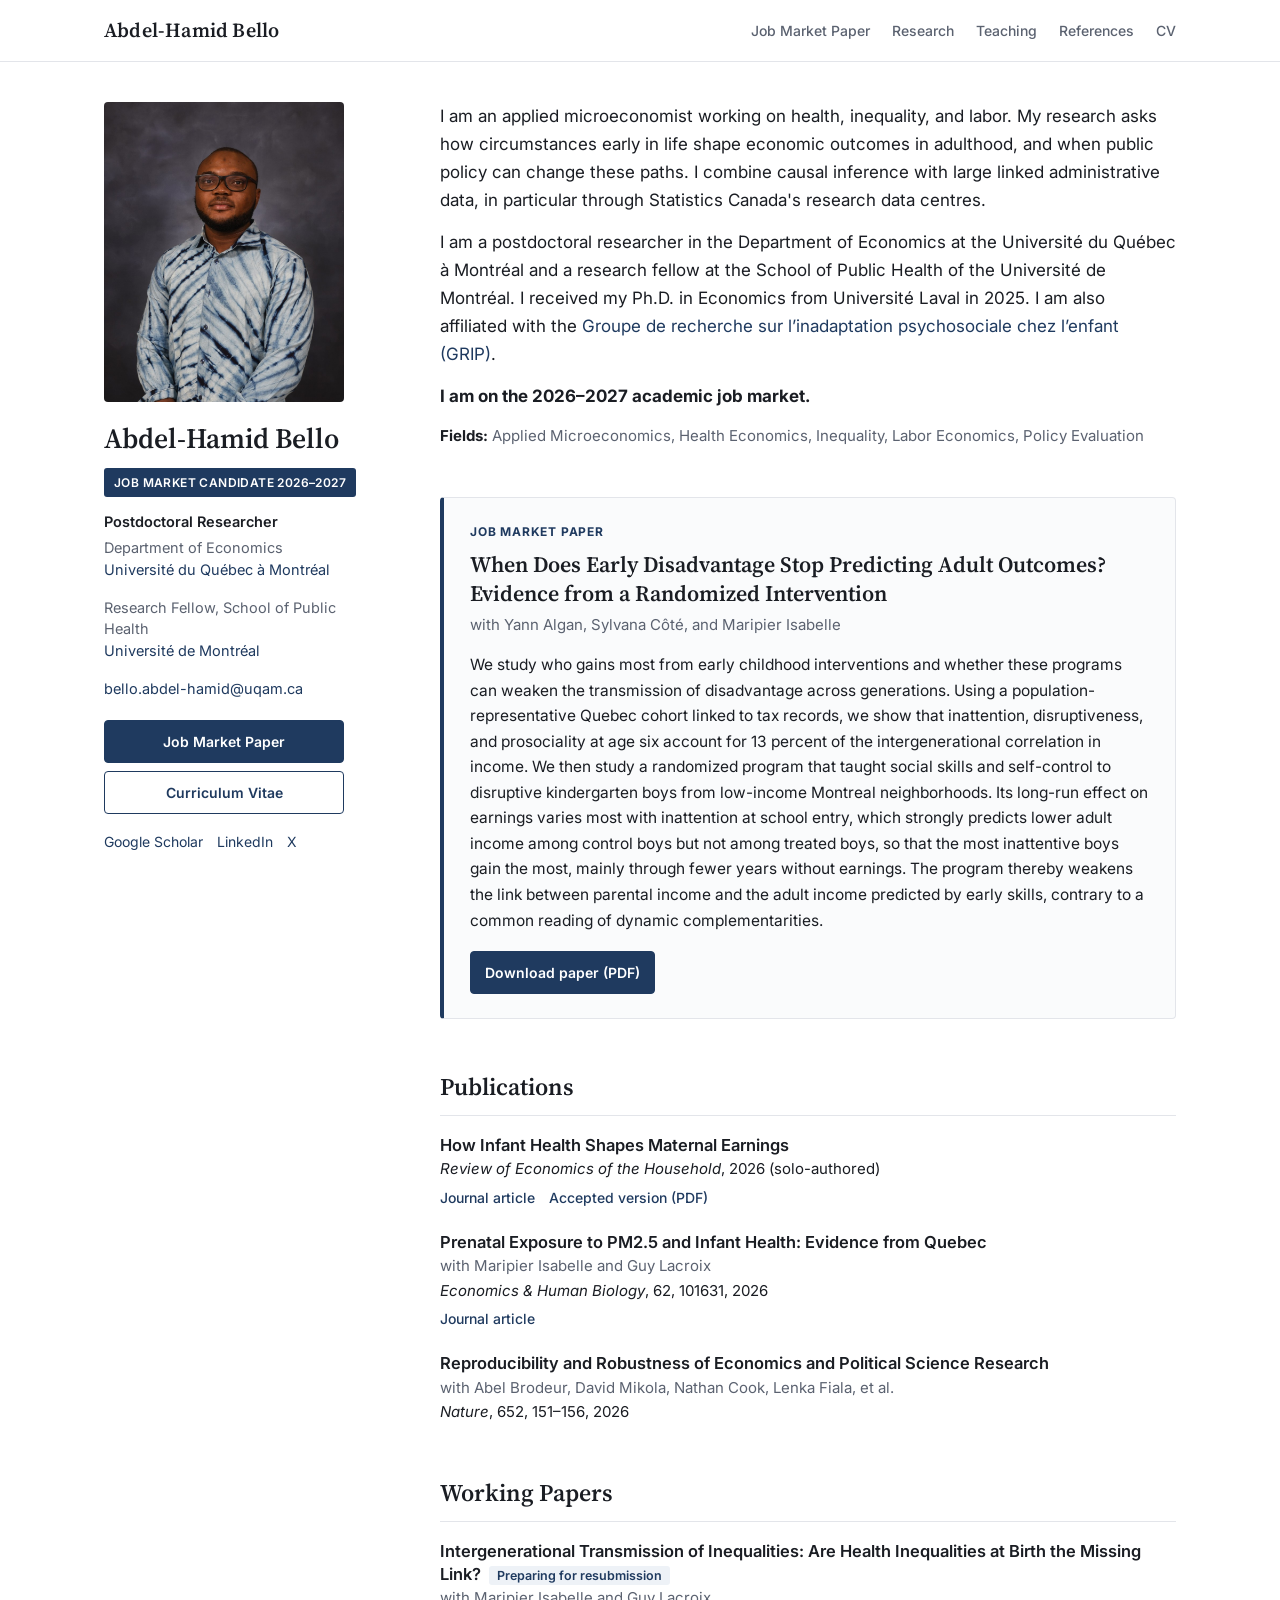
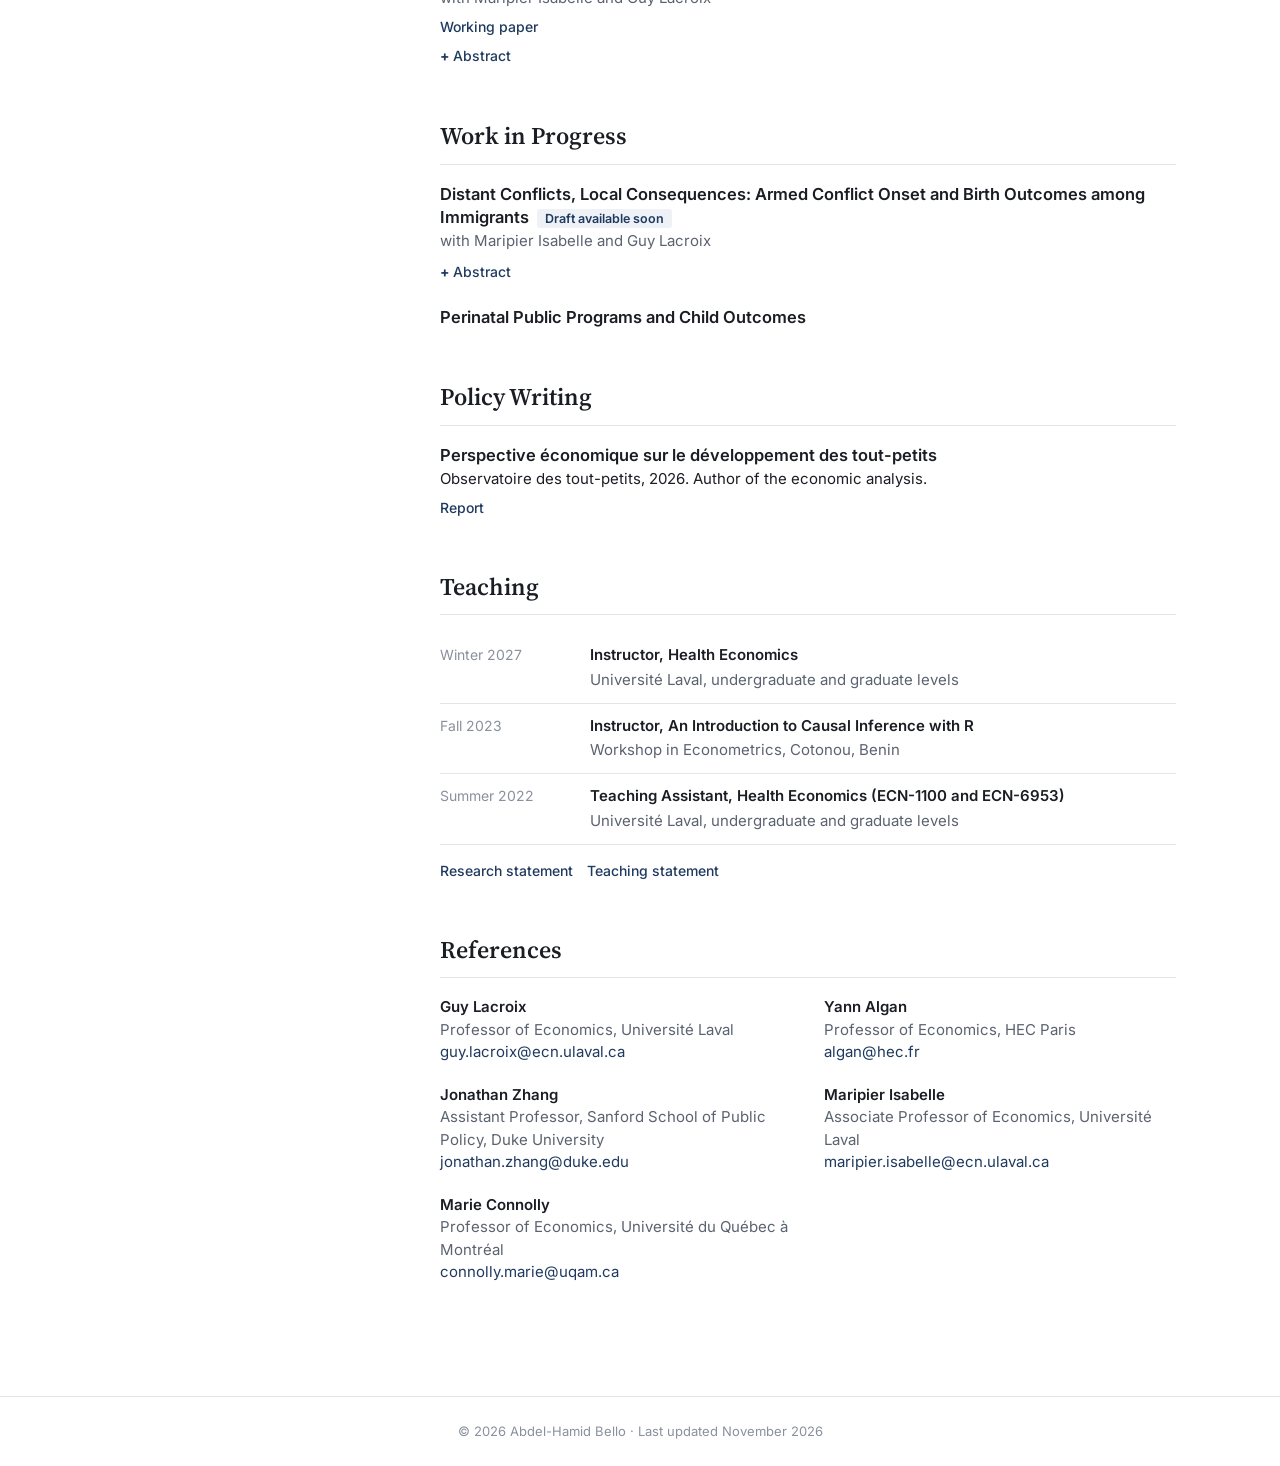
==== commit 5da47a8b: "Mark conflict and birth outcomes paper as draft available soon Co-Authored-By: Claude Opus 5.5 <nore" ====
--- a/index.html
+++ b/index.html
@@ -105,7 +105,7 @@
     <section>
       <h2>Work in Progress</h2>
       <div class="paper">
-        <div class="t">Distant Conflicts, Local Consequences: Armed Conflict Onset and Birth Outcomes among Immigrants</div>
+        <div class="t">Distant Conflicts, Local Consequences: Armed Conflict Onset and Birth Outcomes among Immigrants <span class="status">Draft available soon</span></div>
         <div class="a">with Maripier Isabelle and Guy Lacroix</div>
         <details><summary>Abstract</summary><p>This project examines whether armed conflicts in immigrants' countries of origin affect birth outcomes among mothers living in Canada. We link Canadian administrative birth records with immigration data and monthly information on armed conflicts in mothers' countries of origin. Focusing on immigrant women who arrived in Canada before conception, we exploit the timing of new conflict onsets following periods of peace relative to pregnancy. We find that the onset of armed conflict during pregnancy increases the probability of preterm birth, with the largest effects when conflict begins earlier in pregnancy. The results are robust to alternative definitions of conflict onset, temporal placebo tests, comparisons with immigrants from countries unaffected at the same time, and the exclusion of major conflict episodes. In contrast, broader measures of exposure to ongoing conflict yield substantially smaller effects, suggesting that the emergence of a new conflict, rather than conflict exposure per se, may constitute a particularly salient shock for immigrant families. These findings provide evidence that the health consequences of armed conflicts can extend beyond national borders, affecting immigrant populations living far from the violence.</p></details>
       </div>
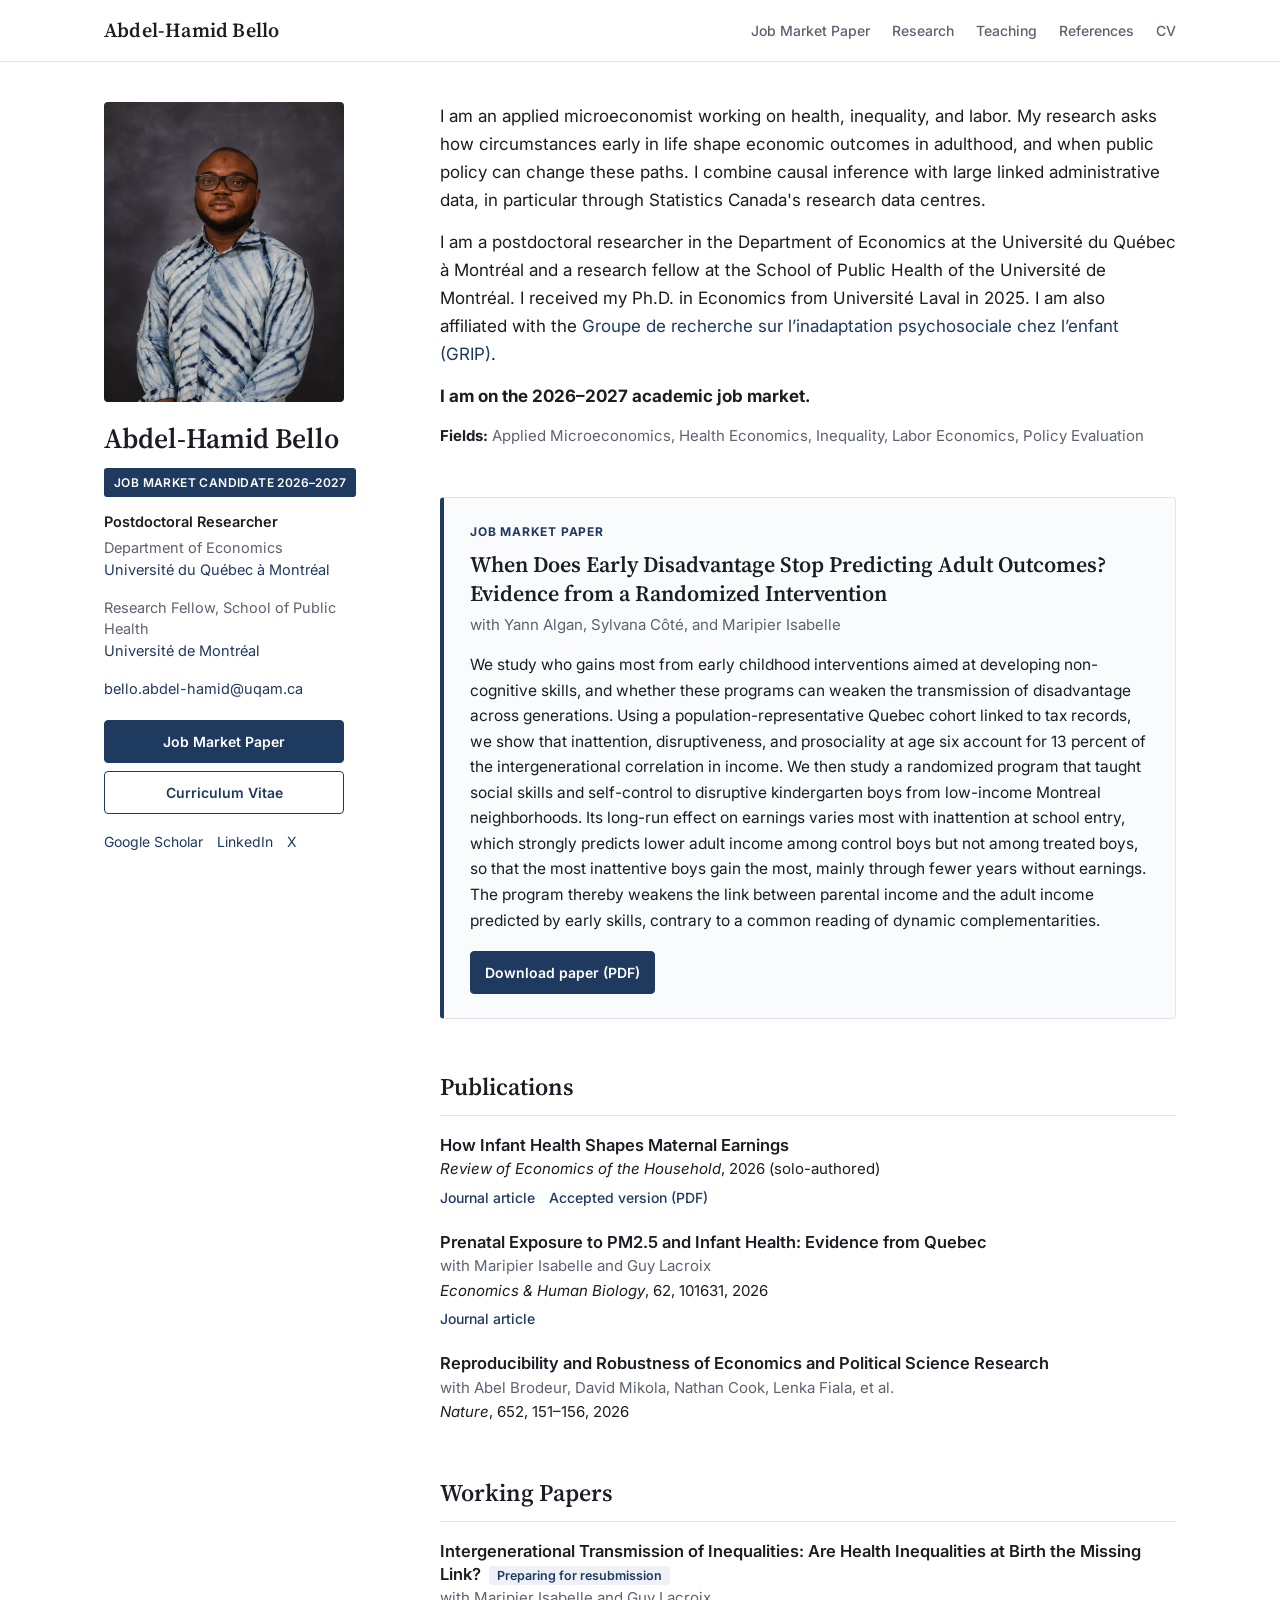
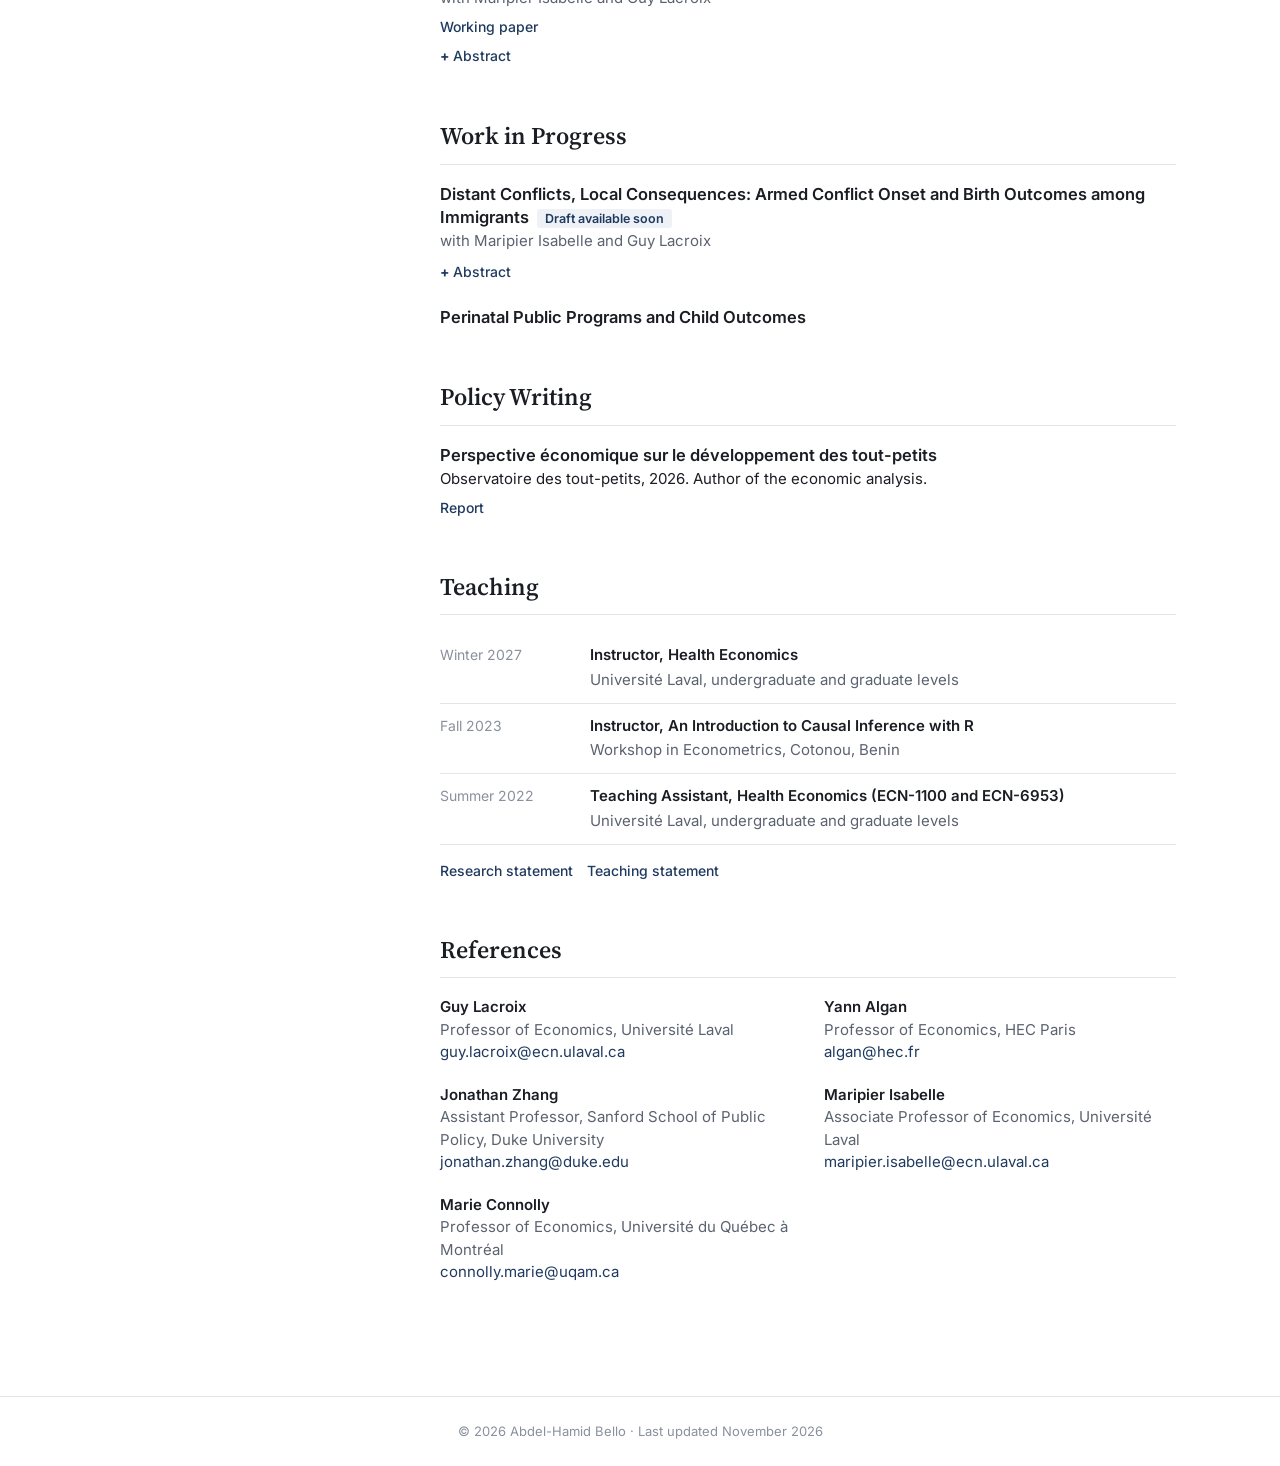
==== commit 8af8a2b2: "Update job market paper to latest version and refresh abstract Co-Authored-By: Claude Opus 5.5 <nore" ====
--- a/index.html
+++ b/index.html
@@ -20,7 +20,7 @@
       <a href="#research">Research</a>
       <a href="#teaching">Teaching</a>
       <a href="#references">References</a>
-      <a href="Resume_Bello_AbdelH.pdf">CV</a>
+      <a href="Resume_Bello_AbdelH.pdf" data-goatcounter-click="cv-pdf">CV</a>
     </nav>
   </div>
 </header>
@@ -38,8 +38,8 @@
       <p class="block"><a href="mailto:bello.abdel-hamid@uqam.ca">bello.abdel-hamid@uqam.ca</a></p>
     </div>
     <div class="btns">
-      <a class="btn primary" href="papers/Bello_JMP.pdf" target="_blank" rel="noopener">Job Market Paper</a>
-      <a class="btn" href="Resume_Bello_AbdelH.pdf" target="_blank" rel="noopener">Curriculum Vitae</a>
+      <a class="btn primary" href="papers/Bello_JMP.pdf" data-goatcounter-click="jmp-pdf" target="_blank" rel="noopener">Job Market Paper</a>
+      <a class="btn" href="Resume_Bello_AbdelH.pdf" data-goatcounter-click="cv-pdf" target="_blank" rel="noopener">Curriculum Vitae</a>
     </div>
     <div class="links">
       <a href="https://scholar.google.com/citations?user=Rdwr3-0AAAAJ" target="_blank" rel="noopener">Google Scholar</a>
@@ -62,9 +62,9 @@
         <div class="kicker">Job Market Paper</div>
         <h3>When Does Early Disadvantage Stop Predicting Adult Outcomes? Evidence from a Randomized Intervention</h3>
         <div class="authors">with Yann Algan, Sylvana Côté, and Maripier Isabelle</div>
-        <p class="abstract">We study who gains most from early childhood interventions and whether these programs can weaken the transmission of disadvantage across generations. Using a population-representative Quebec cohort linked to tax records, we show that inattention, disruptiveness, and prosociality at age six account for 13 percent of the intergenerational correlation in income. We then study a randomized program that taught social skills and self-control to disruptive kindergarten boys from low-income Montreal neighborhoods. Its long-run effect on earnings varies most with inattention at school entry, which strongly predicts lower adult income among control boys but not among treated boys, so that the most inattentive boys gain the most, mainly through fewer years without earnings. The program thereby weakens the link between parental income and the adult income predicted by early skills, contrary to a common reading of dynamic complementarities.</p>
+        <p class="abstract">We study who gains most from early childhood interventions aimed at developing non-cognitive skills, and whether these programs can weaken the transmission of disadvantage across generations. Using a population-representative Quebec cohort linked to tax records, we show that inattention, disruptiveness, and prosociality at age six account for 13 percent of the intergenerational correlation in income. We then study a randomized program that taught social skills and self-control to disruptive kindergarten boys from low-income Montreal neighborhoods. Its long-run effect on earnings varies most with inattention at school entry, which strongly predicts lower adult income among control boys but not among treated boys, so that the most inattentive boys gain the most, mainly through fewer years without earnings. The program thereby weakens the link between parental income and the adult income predicted by early skills, contrary to a common reading of dynamic complementarities.</p>
         <div class="inline-btns">
-          <a class="btn primary" href="papers/Bello_JMP.pdf" target="_blank" rel="noopener">Download paper (PDF)</a>
+          <a class="btn primary" href="papers/Bello_JMP.pdf" data-goatcounter-click="jmp-pdf" target="_blank" rel="noopener">Download paper (PDF)</a>
         </div>
       </div>
     </section>
@@ -75,14 +75,14 @@
       <div class="paper">
         <div class="t">How Infant Health Shapes Maternal Earnings</div>
         <div class="v"><em>Review of Economics of the Household</em>, 2026 (solo-authored)</div>
-        <div class="plinks"><a href="https://doi.org/10.1007/s11150-026-09869-7" target="_blank" rel="noopener">Journal article</a><a href="papers/Bello_REHO-21.pdf" target="_blank" rel="noopener">Accepted version (PDF)</a></div>
+        <div class="plinks"><a href="https://doi.org/10.1007/s11150-026-09869-7" data-goatcounter-click="reho-doi" target="_blank" rel="noopener">Journal article</a><a href="papers/Bello_REHO-21.pdf" data-goatcounter-click="reho-pdf" target="_blank" rel="noopener">Accepted version (PDF)</a></div>
       </div>
 
       <div class="paper">
         <div class="t">Prenatal Exposure to PM2.5 and Infant Health: Evidence from Quebec</div>
         <div class="a">with Maripier Isabelle and Guy Lacroix</div>
         <div class="v"><em>Economics &amp; Human Biology</em>, 62, 101631, 2026</div>
-        <div class="plinks"><a href="https://doi.org/10.1016/j.ehb.2026.101631" target="_blank" rel="noopener">Journal article</a></div>
+        <div class="plinks"><a href="https://doi.org/10.1016/j.ehb.2026.101631" data-goatcounter-click="ehb-doi" target="_blank" rel="noopener">Journal article</a></div>
       </div>
 
       <div class="paper">
@@ -130,7 +130,7 @@
         <tr><td class="when">Fall 2023</td><td><div class="what">Instructor, An Introduction to Causal Inference with R</div><div class="where">Workshop in Econometrics, Cotonou, Benin</div></td></tr>
         <tr><td class="when">Summer 2022</td><td><div class="what">Teaching Assistant, Health Economics (ECN-1100 and ECN-6953)</div><div class="where">Université Laval, undergraduate and graduate levels</div></td></tr>
       </table>
-      <div class="plinks" style="margin-top:14px"><a href="papers/Bello_Research_Statement.pdf" target="_blank" rel="noopener">Research statement</a><a href="papers/Bello_Teaching_Statement.pdf" target="_blank" rel="noopener">Teaching statement</a></div>
+      <div class="plinks" style="margin-top:14px"><a href="papers/Bello_Research_Statement.pdf" data-goatcounter-click="research-statement-pdf" target="_blank" rel="noopener">Research statement</a><a href="papers/Bello_Teaching_Statement.pdf" data-goatcounter-click="teaching-statement-pdf" target="_blank" rel="noopener">Teaching statement</a></div>
     </section>
 
     <section id="references">
@@ -148,5 +148,6 @@
 </div>
 
 <footer>© 2026 Abdel-Hamid Bello · Last updated November 2026</footer>
+<script data-goatcounter="https://abdelbello.goatcounter.com/count" async src="//gc.zgo.at/count.js"></script>
 </body>
 </html>
